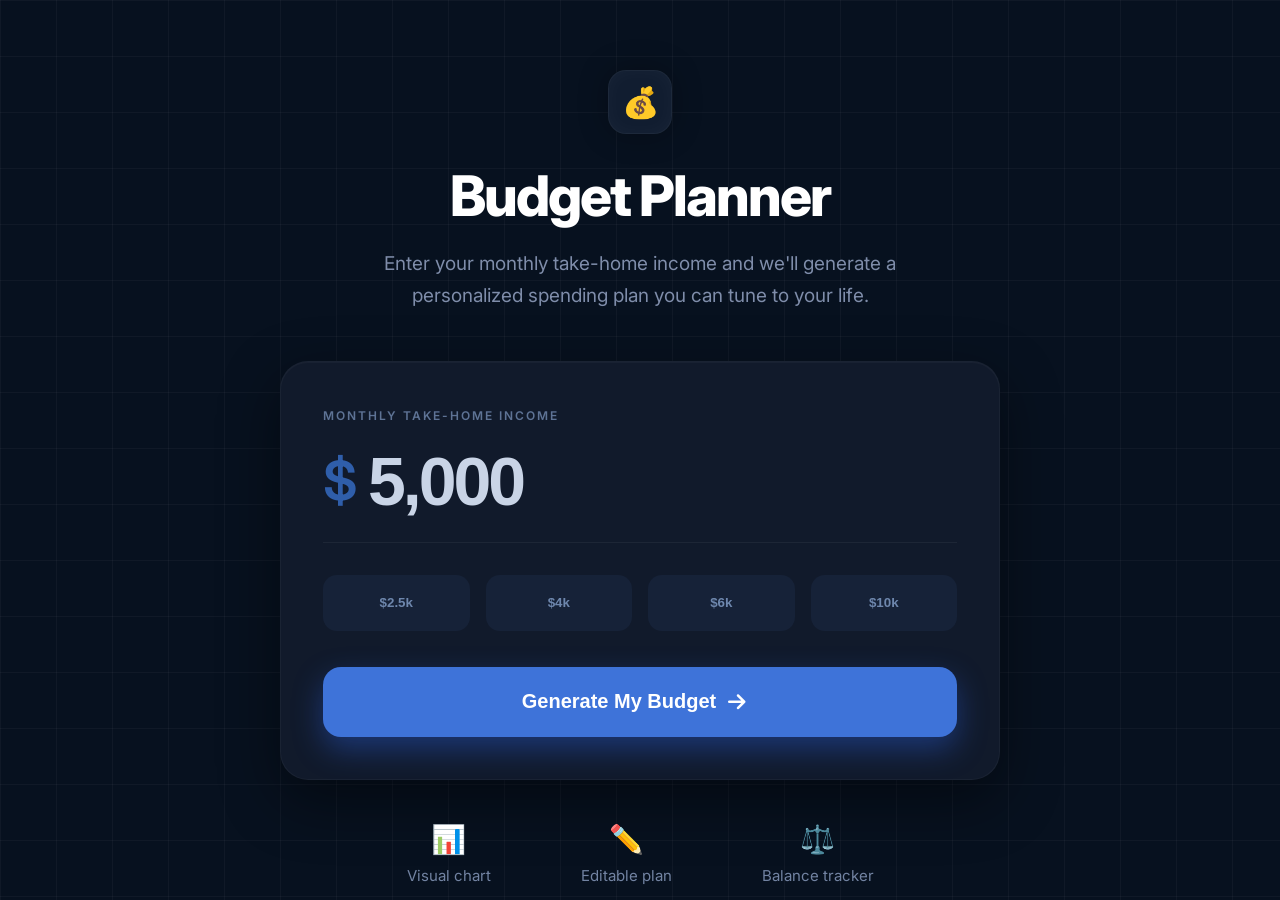
==== index.html @ fe76d18c "Add files via upload" ====
<!DOCTYPE html>
<html lang="en">
<head>

    <meta charset="UTF-8">
    <meta name="viewport" content="width=device-width, initial-scale=1.0">

    <title>Budget Planner</title>

    
    <link rel="preconnect" href="https://fonts.googleapis.com">
    <link rel="preconnect" href="https://fonts.gstatic.com" crossorigin>
    <link href="https://fonts.googleapis.com/css2?family=Inter:wght@300;400;500;600;700;800&display=swap" rel="stylesheet">
    <link rel="stylesheet"
    href="https://cdnjs.cloudflare.com/ajax/libs/font-awesome/6.5.2/css/all.min.css">
    <link rel="stylesheet" href="style.css">
</head>
<body>
<div class="background-grid"></div>

<div class="container">

    <div class="icon-box">
        💰
    </div>
    <h1>Budget Planner</h1>
    <p class="subtitle">
        Enter your monthly take-home income and we'll generate a
        personalized spending plan you can tune to your life.
    </p>
    <div class="card">
        <label>
            MONTHLY TAKE-HOME INCOME
        </label>
        <div class="input-row">
            <span class="dollar">$</span>
            <input
                id="income"
                type="text"
                value="5,000"
                autocomplete="off">
        </div>
        <hr>
        <div class="quick-buttons">
            <button data-value="2500">$2.5k</button>
            <button data-value="4000">$4k</button>
            <button data-value="6000">$6k</button>
            <button data-value="10000">$10k</button>
        </div>
        <div class="Generate">
        <button id="generate">
            Generate My Budget
            <i class="fa-solid fa-arrow-right"></i>
            <a href="dashboard.html"></a>
        </button>
        </div>
    </div>
    <div class="features">
        <div class="feature">
            <div class="emoji">📊</div>
            <p>Visual chart</p>
        </div>
        <div class="feature">
            <div class="emoji">✏️</div>
            <p>Editable plan</p>
        </div>
        <div class="feature">
            <div class="emoji">⚖️</div>
            <p>Balance tracker</p>
        </div>
    </div>
</div>
<script src="script.js"></script>

</body>
</html>
---- style.css ----
*{
    margin:0;
    padding:0;
    box-sizing:border-box;
}

body{
    font-family:'Inter',sans-serif;
    background:#07111F;
    color:white;
    overflow-x:hidden;
}


.background-grid{
    position:fixed;
    inset:0;
    background-color:#07111F;
    background-image: linear-gradient(rgba(255,255,255,.035) 1px, transparent 1px),linear-gradient(90deg,rgba(255,255,255,.035) 1px,transparent 1px);
    background-size:56px 56px;
    z-index:-1;
}

.container{
    width:100%;
    max-width:900px;
    margin:auto;
    display:flex;
    flex-direction:column;
    align-items:center;
    padding-top:70px;
}

.icon-box{
    width:64px;
    height:64px;
    border-radius:18px;
    background:#111D30;
    border:1px solid rgba(255,255,255,.05);
    display:flex;
    align-items:center;
    justify-content:center;
    font-size:30px;
    box-shadow:0 0 30px rgba(0,0,0,.3),inset 0 0 20px rgba(255,255,255,.03);
    margin-bottom:28px;
}

h1{
    font-size:56px;
    font-weight:800;
    letter-spacing:-2px;
    margin-bottom:18px;
}

.subtitle{
    width:620px;
    max-width:95%;
    color:#7F8DAA;
    text-align:center;
    font-size:19px;
    line-height:1.7;
    margin-bottom:48px;
}

.card{
    width:100%;
    max-width:720px;
    background:#111A2B;
    border-radius:28px;
    padding:42px;
    border:1px solid rgba(255,255,255,.04);
    box-shadow:0 20px 60px rgba(0,0,0,.45),inset 0 1px 0 rgba(255,255,255,.03);
}

.card label{
    font-size:12px;
    font-weight:600;
    letter-spacing:2px;
    color:#5E7395;
}

.input-row{
    display:flex;
    align-items:center;
    margin-top:18px;
    margin-bottom:22px;
}

.dollar{
    color:#2F5EAA;
    font-size:54px;
    font-weight:600;
    margin-right:10px;
}

input{
    width:100%;
    border:none;
    outline:none;
    background:transparent;
    color:#C9D4E6;
    font-size:68px;
    font-weight:700;
    letter-spacing:-3px;
}

input::placeholder{
    color:#C9D4E6;
}

hr{
    border:none;
    height:1px;
    background:rgba(255,255,255,.05);
    margin-bottom:32px;
}

.quick-buttons{
    display:flex;
    gap:16px;
    margin-bottom:36px;
}

.quick-buttons button{
    flex:1;
    height:56px;
    border-radius:14px;
    background:#162238;
    color:#6E87AD;
    border:none;
    font-weight:700;
    cursor:pointer;
    transition:.25s;
}

.quick-buttons button:hover{
    background:#21416D;
    color:white;
}

#generate{
    width:100%;
    height:70px;
    border:none;
    border-radius:18px;
    background:#3E73D9;
    color:white;
    font-size:20px;
    font-weight:700;
    cursor:pointer;
    transition:.25s;
    display:flex;
    justify-content:center;
    align-items:center;
    gap:12px;
    box-shadow:0 12px 30px rgba(50,110,255,.35);
}

#generate:hover{
    transform:translateY(-2px);
    background:#4D82EA;
}

#generate:active{
    transform:scale(.98);
}

.features{
    margin-top:42px;
    display:flex;
    gap:90px;
}

.feature{
    text-align:center;
}

.emoji{
    font-size:28px;
    margin-bottom:10px;
}

.feature p{
    color:#7283A2;
    font-size:15px;
}

@media(max-width:768px){
.card{padding:28px;}
h1{font-size:42px;}
input{font-size:52px;}

.dollar{font-size:44px;}

.quick-buttons{flex-wrap:wrap;}

.quick-buttons button{
width:48%;
flex:none;
}

.features{gap:35px;}
}
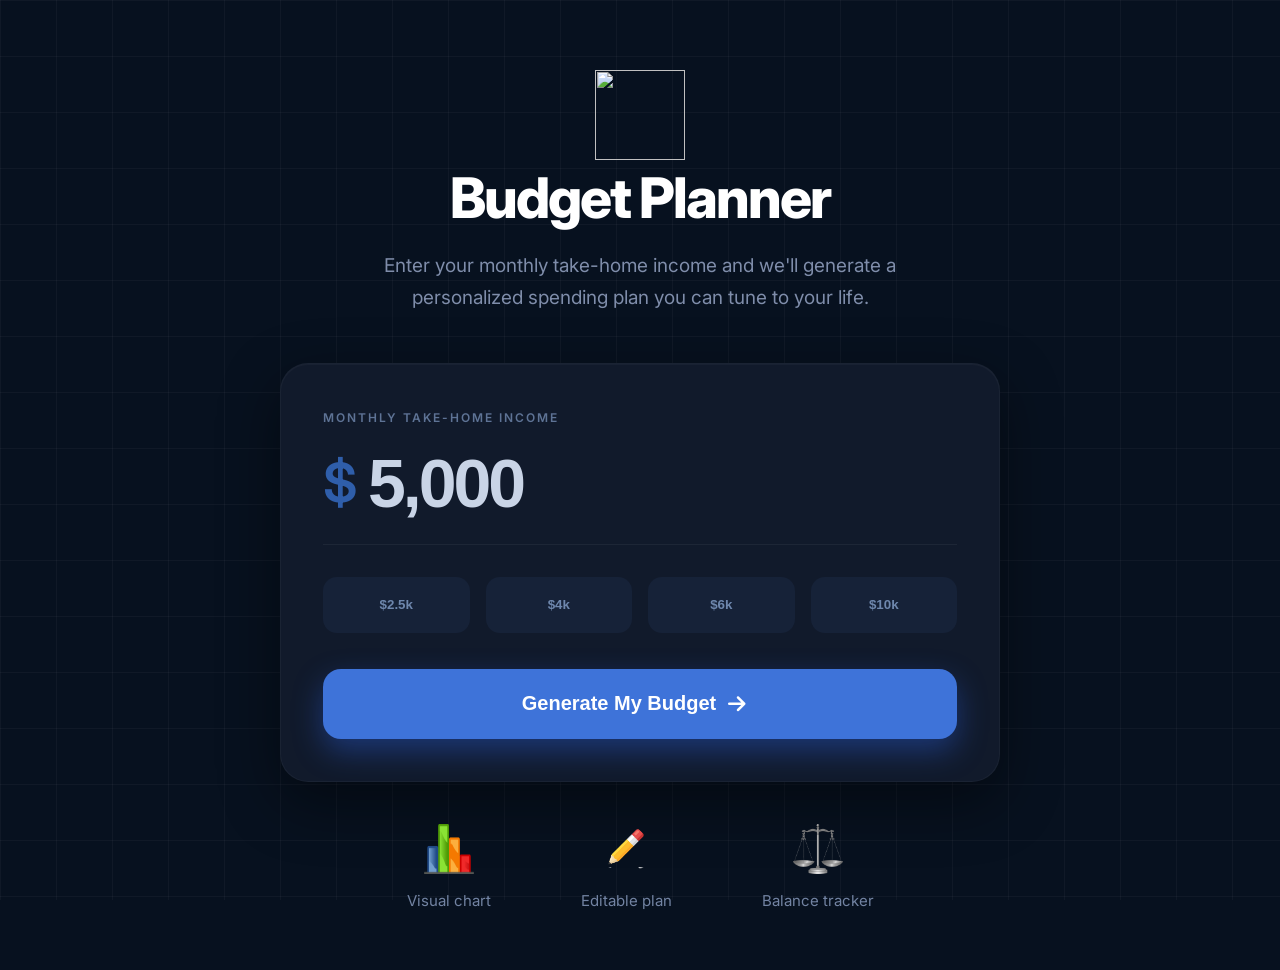
==== commit e72c44eb: "commit" ====
--- a/index.html
+++ b/index.html
@@ -21,7 +21,7 @@
 <div class="container">
 
     <div class="icon-box">
-        💰
+        <img src="https://cdn-icons-png.flaticon.com/512/5804/5804969.png" width="90" height="90"/> 
     </div>
     <h1>Budget Planner</h1>
     <p class="subtitle">
@@ -53,23 +53,30 @@
             <i class="fa-solid fa-arrow-right"></i>
             <a href="dashboard.html"></a>
         </button>
-        </div>
+        </div> 
     </div>
     <div class="features">
         <div class="feature">
-            <div class="emoji">📊</div>
+            <div class="logo">
+                <img src="chart.png" width="50" height="50"/>
+            </div>
             <p>Visual chart</p>
         </div>
         <div class="feature">
-            <div class="emoji">✏️</div>
+            <div class="logo">
+                <img src="pencil.png" width="50" height="50"/>
+            </div>
             <p>Editable plan</p>
         </div>
         <div class="feature">
-            <div class="emoji">⚖️</div>
+            <div class="logo">
+                <img src="balance.png" width="50" height="50"/>
+            </div>
             <p>Balance tracker</p>
         </div>
     </div>
 </div>
+<br> <br> <br>
 <script src="script.js"></script>
 
 </body>
--- a/style.css
+++ b/style.css
@@ -32,19 +32,6 @@
     padding-top:70px;
 }
 
-.icon-box{
-    width:64px;
-    height:64px;
-    border-radius:18px;
-    background:#111D30;
-    border:1px solid rgba(255,255,255,.05);
-    display:flex;
-    align-items:center;
-    justify-content:center;
-    font-size:30px;
-    box-shadow:0 0 30px rgba(0,0,0,.3),inset 0 0 20px rgba(255,255,255,.03);
-    margin-bottom:28px;
-}
 
 h1{
     font-size:56px;
@@ -176,7 +163,7 @@
     text-align:center;
 }
 
-.emoji{
+.logo{
     font-size:28px;
     margin-bottom:10px;
 }
@@ -201,4 +188,4 @@
 }
 
 .features{gap:35px;}
-}+}
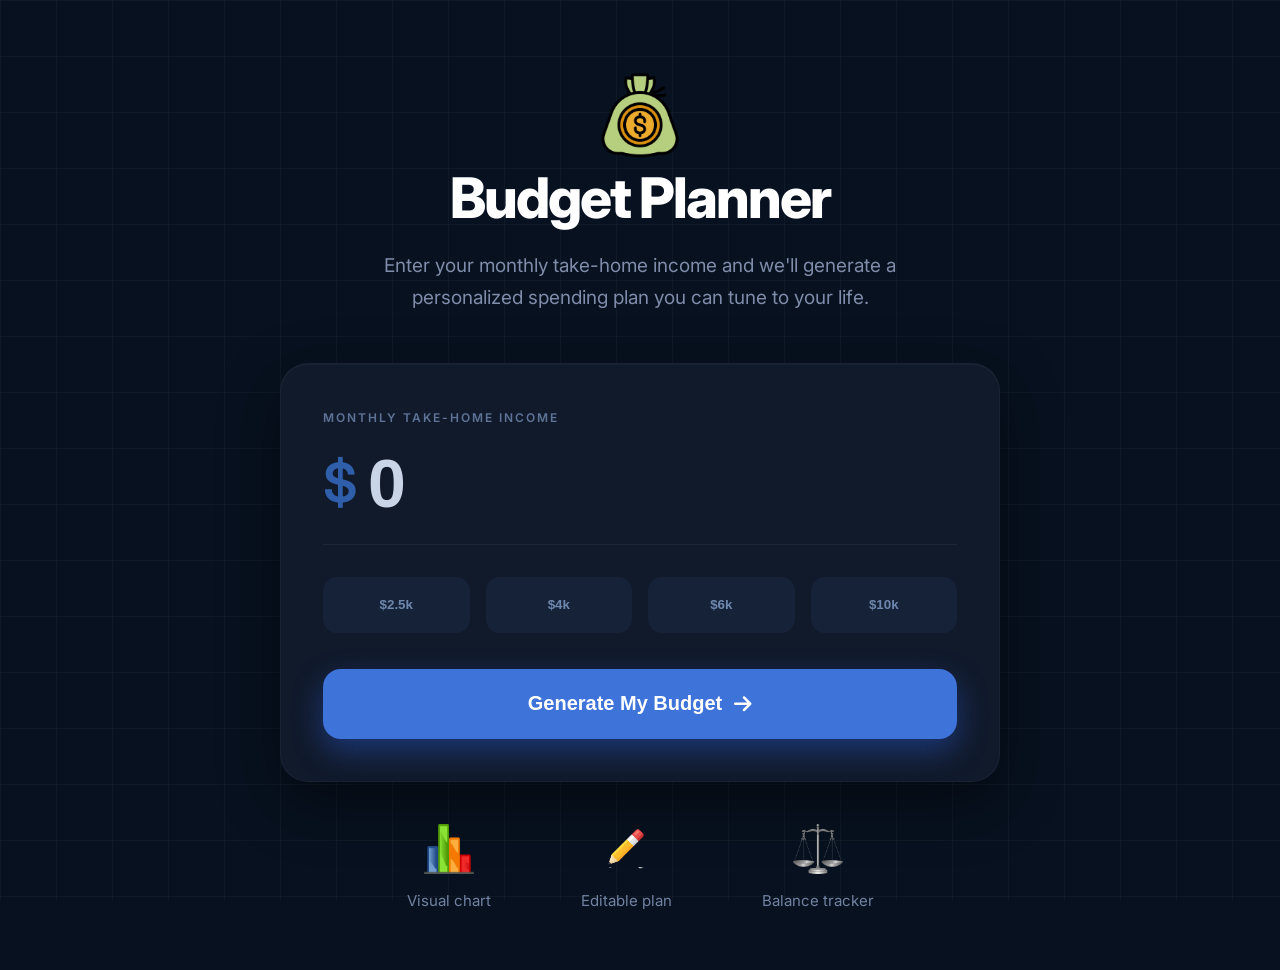
==== commit 2b0a3654: "css" ====
--- a/index.html
+++ b/index.html
@@ -21,7 +21,7 @@
 <div class="container">
 
     <div class="icon-box">
-        <img src="https://cdn-icons-png.flaticon.com/512/5804/5804969.png" width="90" height="90"/> 
+        <img src="logo.png" width="90" height="90"/> 
     </div>
     <h1>Budget Planner</h1>
     <p class="subtitle">
@@ -37,7 +37,7 @@
             <input
                 id="income"
                 type="text"
-                value="5,000"
+                value="0"
                 autocomplete="off">
         </div>
         <hr>
@@ -51,8 +51,8 @@
         <button id="generate">
             Generate My Budget
             <i class="fa-solid fa-arrow-right"></i>
-            <a href="dashboard.html"></a>
         </button>
+
         </div> 
     </div>
     <div class="features">
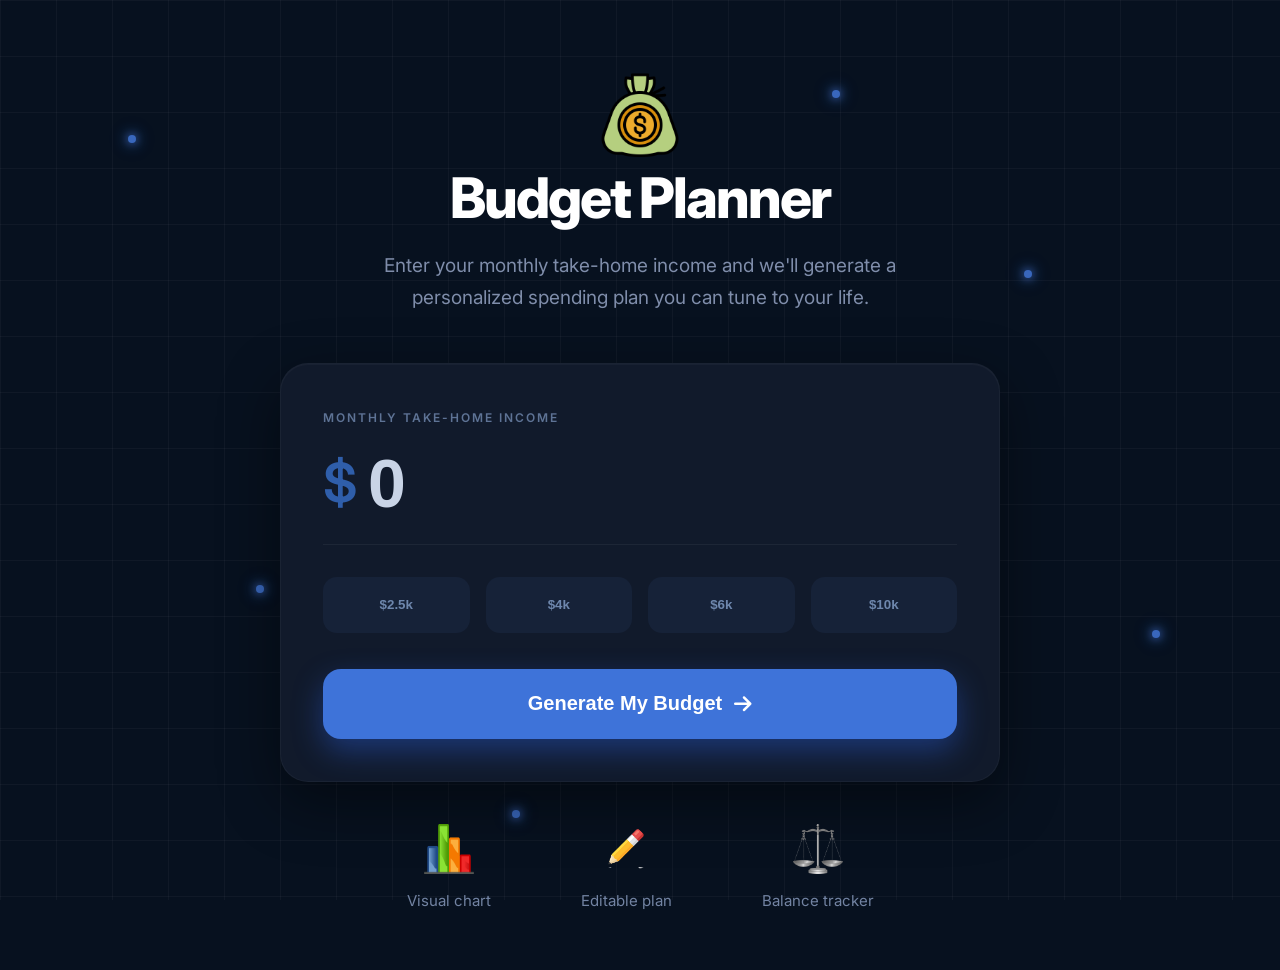
==== commit c1877008: "Save,Reset features, and Chart editing" ====
--- a/index.html
+++ b/index.html
@@ -17,6 +17,17 @@
 </head>
 <body>
 <div class="background-grid"></div>
+
+<div class="floating-circles">
+    <span class="circle circle1"></span>
+    <span class="circle circle2"></span>
+    <span class="circle circle3"></span>
+    <span class="circle circle4"></span>
+    <span class="circle circle5"></span>
+    <span class="circle circle6"></span>
+    <span class="circle circle7"></span>
+    <span class="circle circle8"></span>
+</div>
 
 <div class="container">
 
@@ -55,6 +66,7 @@
 
         </div> 
     </div>
+    
     <div class="features">
         <div class="feature">
             <div class="logo">
--- a/style.css
+++ b/style.css
@@ -189,3 +189,110 @@
 
 .features{gap:35px;}
 }
+
+
+.floating-circles {
+    position: fixed;
+    top: 0;
+    left: 0;
+
+    width: 100%;
+    height: 100%;
+
+    overflow: hidden;
+
+    pointer-events: none;
+    z-index: 0;
+}
+
+
+.circle {
+    position: absolute;
+    width: 8px;
+    height: 8px;
+    background: #4f8cff;
+    border-radius: 50%;
+    box-shadow:
+        0 0 8px #4f8cff,
+        0 0 15px #4f8cff,
+        0 0 25px rgba(79, 140, 255, 0.5);
+    opacity: 0.7;
+    animation: floatCircle 12s ease-in-out infinite alternate;
+}
+
+.circle1 {
+    top: 15%;
+    left: 10%;
+    animation-duration: 11s;
+}
+
+.circle2 {
+    top: 30%;
+    left: 80%;
+    animation-duration: 14s;
+}
+
+.circle3 {
+    top: 65%;
+    left: 20%;
+    animation-duration: 13s;
+}
+
+.circle4 {
+    top: 80%;
+    left: 75%;
+    animation-duration: 16s;
+}
+
+.circle5 {
+    top: 45%;
+    left: 50%;
+    animation-duration: 10s;
+}
+
+.circle6 {
+    top: 10%;
+    left: 65%;
+    animation-duration: 15s;
+}
+
+.circle7 {
+    top: 70%;
+    left: 90%;
+    animation-duration: 12s;
+}
+
+.circle8 {
+    top: 90%;
+    left: 40%;
+    animation-duration: 17s;
+}
+
+
+@keyframes floatCircle {
+
+    0% {
+        transform: translate(0, 0);
+    }
+
+    25% {
+        transform: translate(50px, -40px);
+    }
+
+    50% {
+        transform: translate(-30px, 50px);
+    }
+
+    75% {
+        transform: translate(60px, 20px);
+    }
+
+    100% {
+        transform: translate(-50px, -50px);
+    }
+}
+
+.container {
+    position: relative;
+    z-index: 2;
+}
